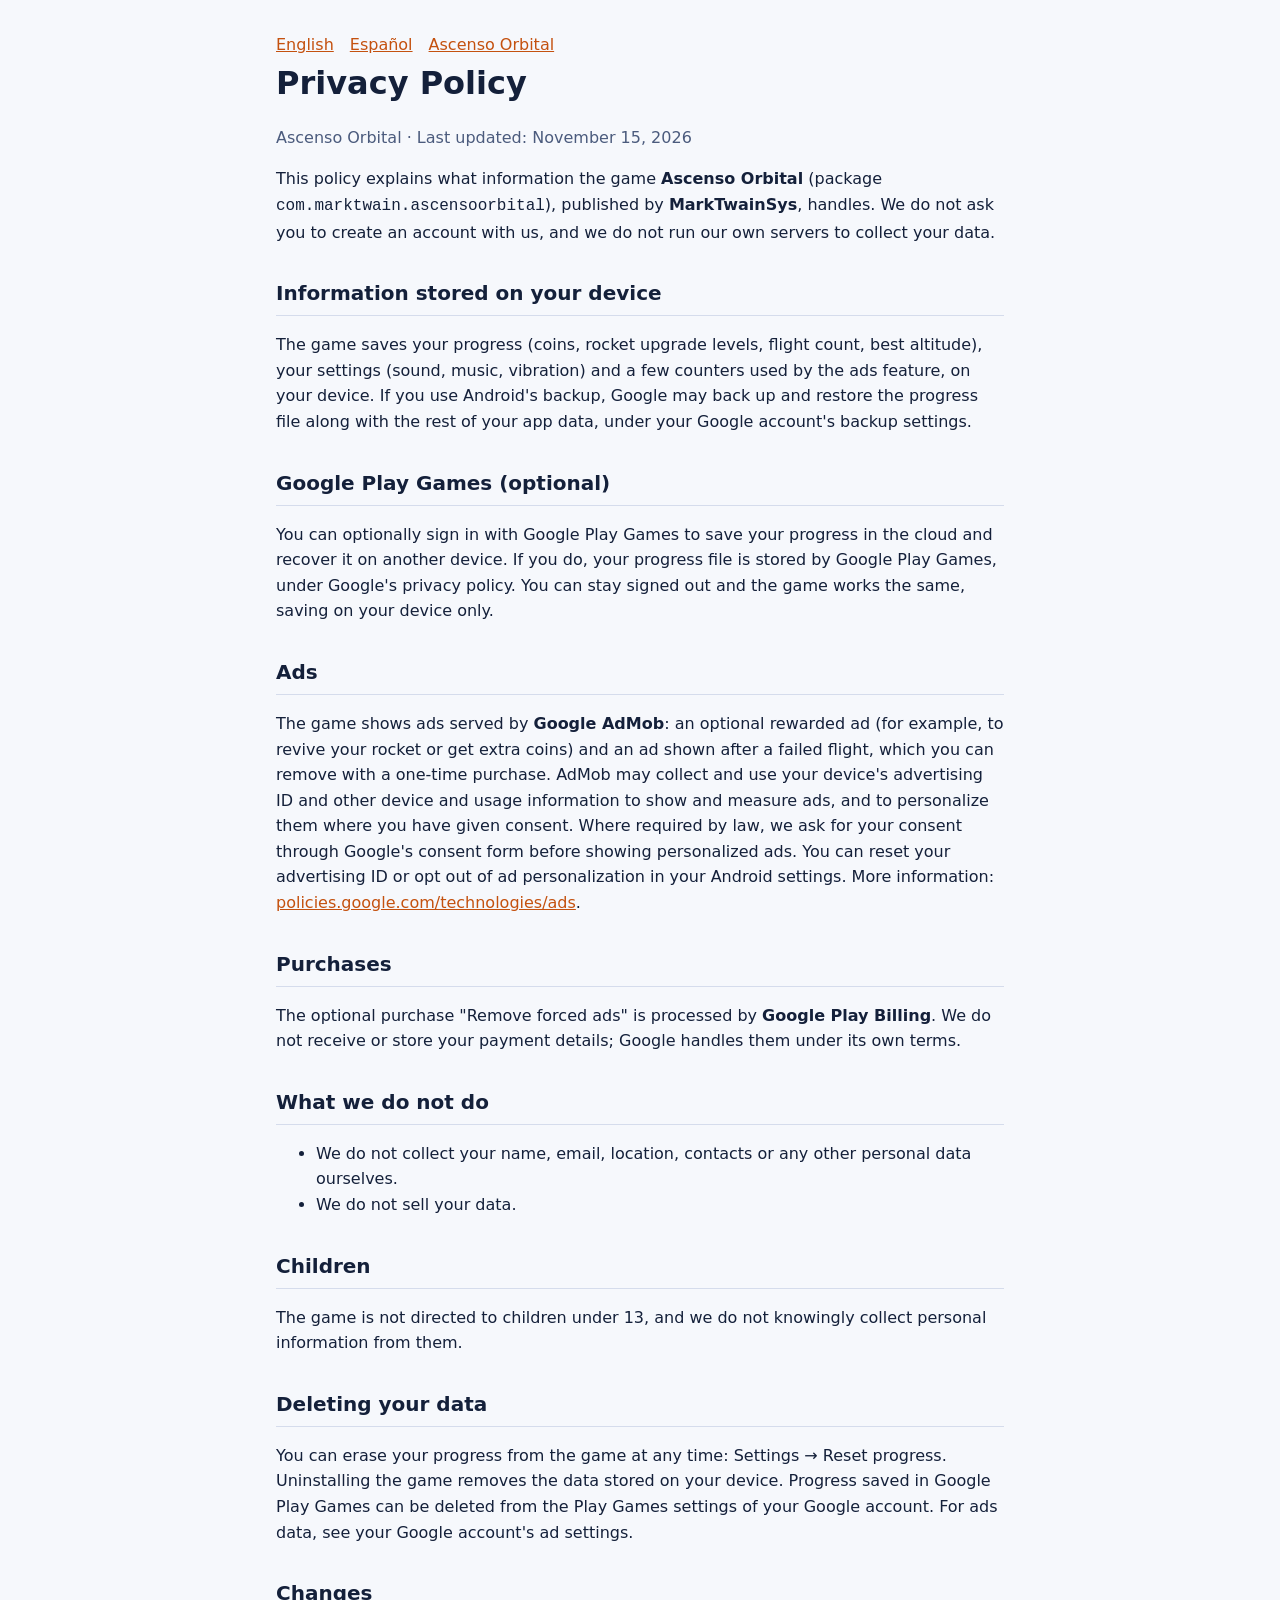
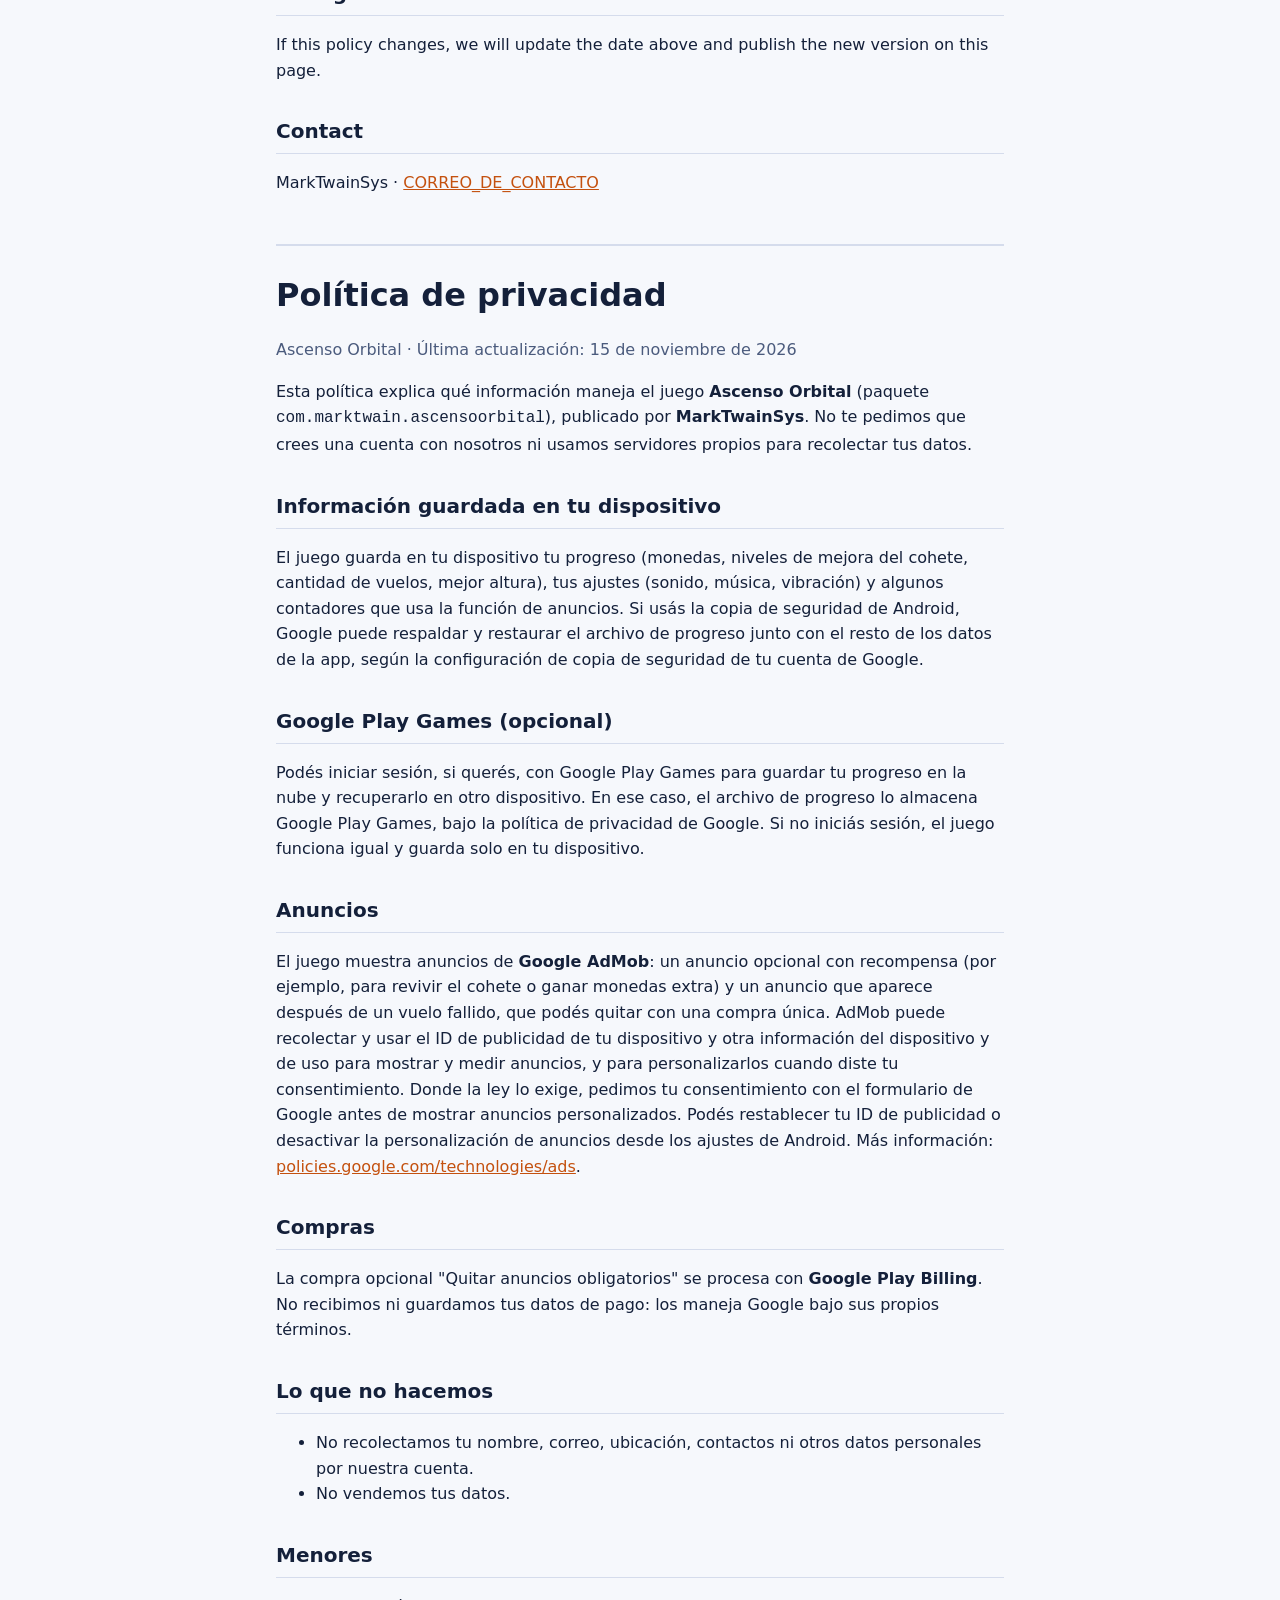
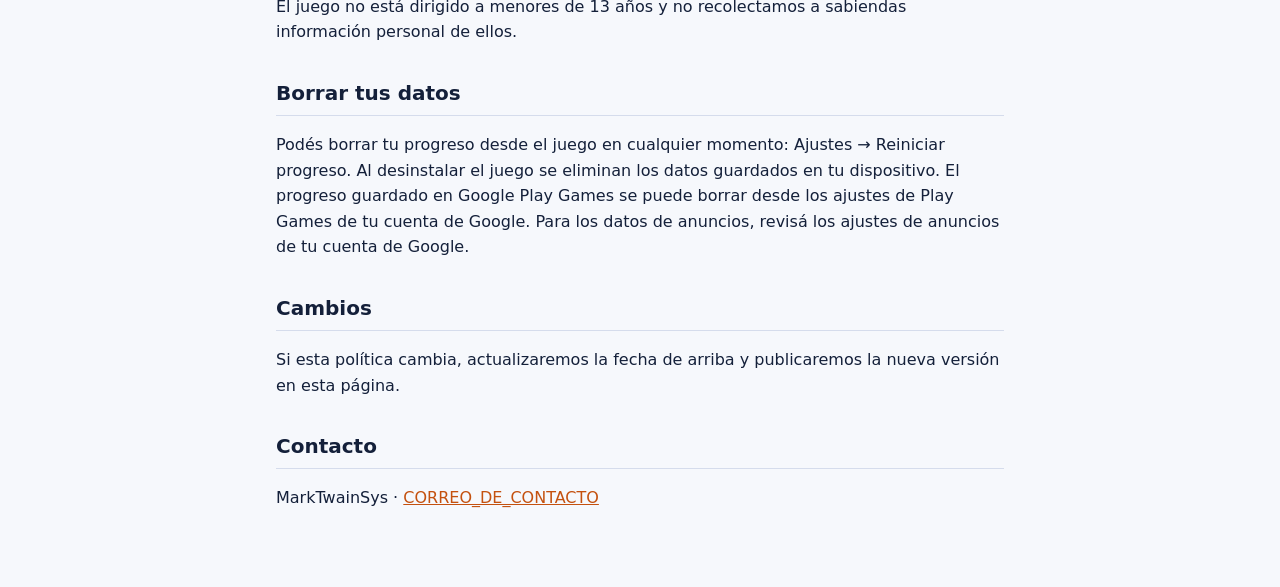
==== privacy.html @ 219e6361 "Add files via upload" ====
<!doctype html>
<html lang="en">
<head>
<meta charset="utf-8">
<meta name="viewport" content="width=device-width,initial-scale=1">
<title>Privacy Policy · Ascenso Orbital</title>
<link rel="stylesheet" href="estilo.css">
</head>
<body>
<main>
<nav><a href="#en">English</a><a href="#es">Español</a><a href="index.html">Ascenso Orbital</a></nav>

<section id="en">
<h1>Privacy Policy</h1>
<p class="suave">Ascenso Orbital · Last updated: November 15, 2026</p>

<p>This policy explains what information the game <strong>Ascenso Orbital</strong> (package <code>com.marktwain.ascensoorbital</code>), published by <strong>MarkTwainSys</strong>, handles. We do not ask you to create an account with us, and we do not run our own servers to collect your data.</p>

<h2>Information stored on your device</h2>
<p>The game saves your progress (coins, rocket upgrade levels, flight count, best altitude), your settings (sound, music, vibration) and a few counters used by the ads feature, on your device. If you use Android's backup, Google may back up and restore the progress file along with the rest of your app data, under your Google account's backup settings.</p>

<h2>Google Play Games (optional)</h2>
<p>You can optionally sign in with Google Play Games to save your progress in the cloud and recover it on another device. If you do, your progress file is stored by Google Play Games, under Google's privacy policy. You can stay signed out and the game works the same, saving on your device only.</p>

<h2>Ads</h2>
<p>The game shows ads served by <strong>Google AdMob</strong>: an optional rewarded ad (for example, to revive your rocket or get extra coins) and an ad shown after a failed flight, which you can remove with a one-time purchase. AdMob may collect and use your device's advertising ID and other device and usage information to show and measure ads, and to personalize them where you have given consent. Where required by law, we ask for your consent through Google's consent form before showing personalized ads. You can reset your advertising ID or opt out of ad personalization in your Android settings. More information: <a href="https://policies.google.com/technologies/ads">policies.google.com/technologies/ads</a>.</p>

<h2>Purchases</h2>
<p>The optional purchase "Remove forced ads" is processed by <strong>Google Play Billing</strong>. We do not receive or store your payment details; Google handles them under its own terms.</p>

<h2>What we do not do</h2>
<ul>
<li>We do not collect your name, email, location, contacts or any other personal data ourselves.</li>
<li>We do not sell your data.</li>
</ul>

<h2>Children</h2>
<p>The game is not directed to children under 13, and we do not knowingly collect personal information from them.</p>

<h2>Deleting your data</h2>
<p>You can erase your progress from the game at any time: Settings → Reset progress. Uninstalling the game removes the data stored on your device. Progress saved in Google Play Games can be deleted from the Play Games settings of your Google account. For ads data, see your Google account's ad settings.</p>

<h2>Changes</h2>
<p>If this policy changes, we will update the date above and publish the new version on this page.</p>

<h2>Contact</h2>
<p>MarkTwainSys · <a href="mailto:CORREO_DE_CONTACTO">CORREO_DE_CONTACTO</a></p>
</section>

<section id="es" class="idioma">
<h1>Política de privacidad</h1>
<p class="suave">Ascenso Orbital · Última actualización: 15 de noviembre de 2026</p>

<p>Esta política explica qué información maneja el juego <strong>Ascenso Orbital</strong> (paquete <code>com.marktwain.ascensoorbital</code>), publicado por <strong>MarkTwainSys</strong>. No te pedimos que crees una cuenta con nosotros ni usamos servidores propios para recolectar tus datos.</p>

<h2>Información guardada en tu dispositivo</h2>
<p>El juego guarda en tu dispositivo tu progreso (monedas, niveles de mejora del cohete, cantidad de vuelos, mejor altura), tus ajustes (sonido, música, vibración) y algunos contadores que usa la función de anuncios. Si usás la copia de seguridad de Android, Google puede respaldar y restaurar el archivo de progreso junto con el resto de los datos de la app, según la configuración de copia de seguridad de tu cuenta de Google.</p>

<h2>Google Play Games (opcional)</h2>
<p>Podés iniciar sesión, si querés, con Google Play Games para guardar tu progreso en la nube y recuperarlo en otro dispositivo. En ese caso, el archivo de progreso lo almacena Google Play Games, bajo la política de privacidad de Google. Si no iniciás sesión, el juego funciona igual y guarda solo en tu dispositivo.</p>

<h2>Anuncios</h2>
<p>El juego muestra anuncios de <strong>Google AdMob</strong>: un anuncio opcional con recompensa (por ejemplo, para revivir el cohete o ganar monedas extra) y un anuncio que aparece después de un vuelo fallido, que podés quitar con una compra única. AdMob puede recolectar y usar el ID de publicidad de tu dispositivo y otra información del dispositivo y de uso para mostrar y medir anuncios, y para personalizarlos cuando diste tu consentimiento. Donde la ley lo exige, pedimos tu consentimiento con el formulario de Google antes de mostrar anuncios personalizados. Podés restablecer tu ID de publicidad o desactivar la personalización de anuncios desde los ajustes de Android. Más información: <a href="https://policies.google.com/technologies/ads">policies.google.com/technologies/ads</a>.</p>

<h2>Compras</h2>
<p>La compra opcional "Quitar anuncios obligatorios" se procesa con <strong>Google Play Billing</strong>. No recibimos ni guardamos tus datos de pago: los maneja Google bajo sus propios términos.</p>

<h2>Lo que no hacemos</h2>
<ul>
<li>No recolectamos tu nombre, correo, ubicación, contactos ni otros datos personales por nuestra cuenta.</li>
<li>No vendemos tus datos.</li>
</ul>

<h2>Menores</h2>
<p>El juego no está dirigido a menores de 13 años y no recolectamos a sabiendas información personal de ellos.</p>

<h2>Borrar tus datos</h2>
<p>Podés borrar tu progreso desde el juego en cualquier momento: Ajustes → Reiniciar progreso. Al desinstalar el juego se eliminan los datos guardados en tu dispositivo. El progreso guardado en Google Play Games se puede borrar desde los ajustes de Play Games de tu cuenta de Google. Para los datos de anuncios, revisá los ajustes de anuncios de tu cuenta de Google.</p>

<h2>Cambios</h2>
<p>Si esta política cambia, actualizaremos la fecha de arriba y publicaremos la nueva versión en esta página.</p>

<h2>Contacto</h2>
<p>MarkTwainSys · <a href="mailto:CORREO_DE_CONTACTO">CORREO_DE_CONTACTO</a></p>
</section>
</main>
</body>
</html>
---- estilo.css ----
:root{--fondo:#0a1a38;--texto:#e8eefc;--suave:#a9b8d8;--acento:#ff7a33;--linea:#22345e}
@media (prefers-color-scheme:light){:root{--fondo:#f6f8fc;--texto:#14203a;--suave:#4b5b7d;--acento:#c4510f;--linea:#d5dcec}}
*{box-sizing:border-box}
body{margin:0;background:var(--fondo);color:var(--texto);font:16px/1.6 system-ui,-apple-system,"Segoe UI",Roboto,sans-serif}
main{max-width:760px;margin:0 auto;padding:32px 16px 64px}
h1{font-size:2rem;margin:0 0 8px}
h2{font-size:1.25rem;margin:32px 0 8px;border-bottom:1px solid var(--linea);padding-bottom:6px}
p,li{color:var(--texto)}
.suave{color:var(--suave)}
a{color:var(--acento)}
nav a{margin-right:16px}
.idioma{margin-top:48px;padding-top:24px;border-top:2px solid var(--linea)}
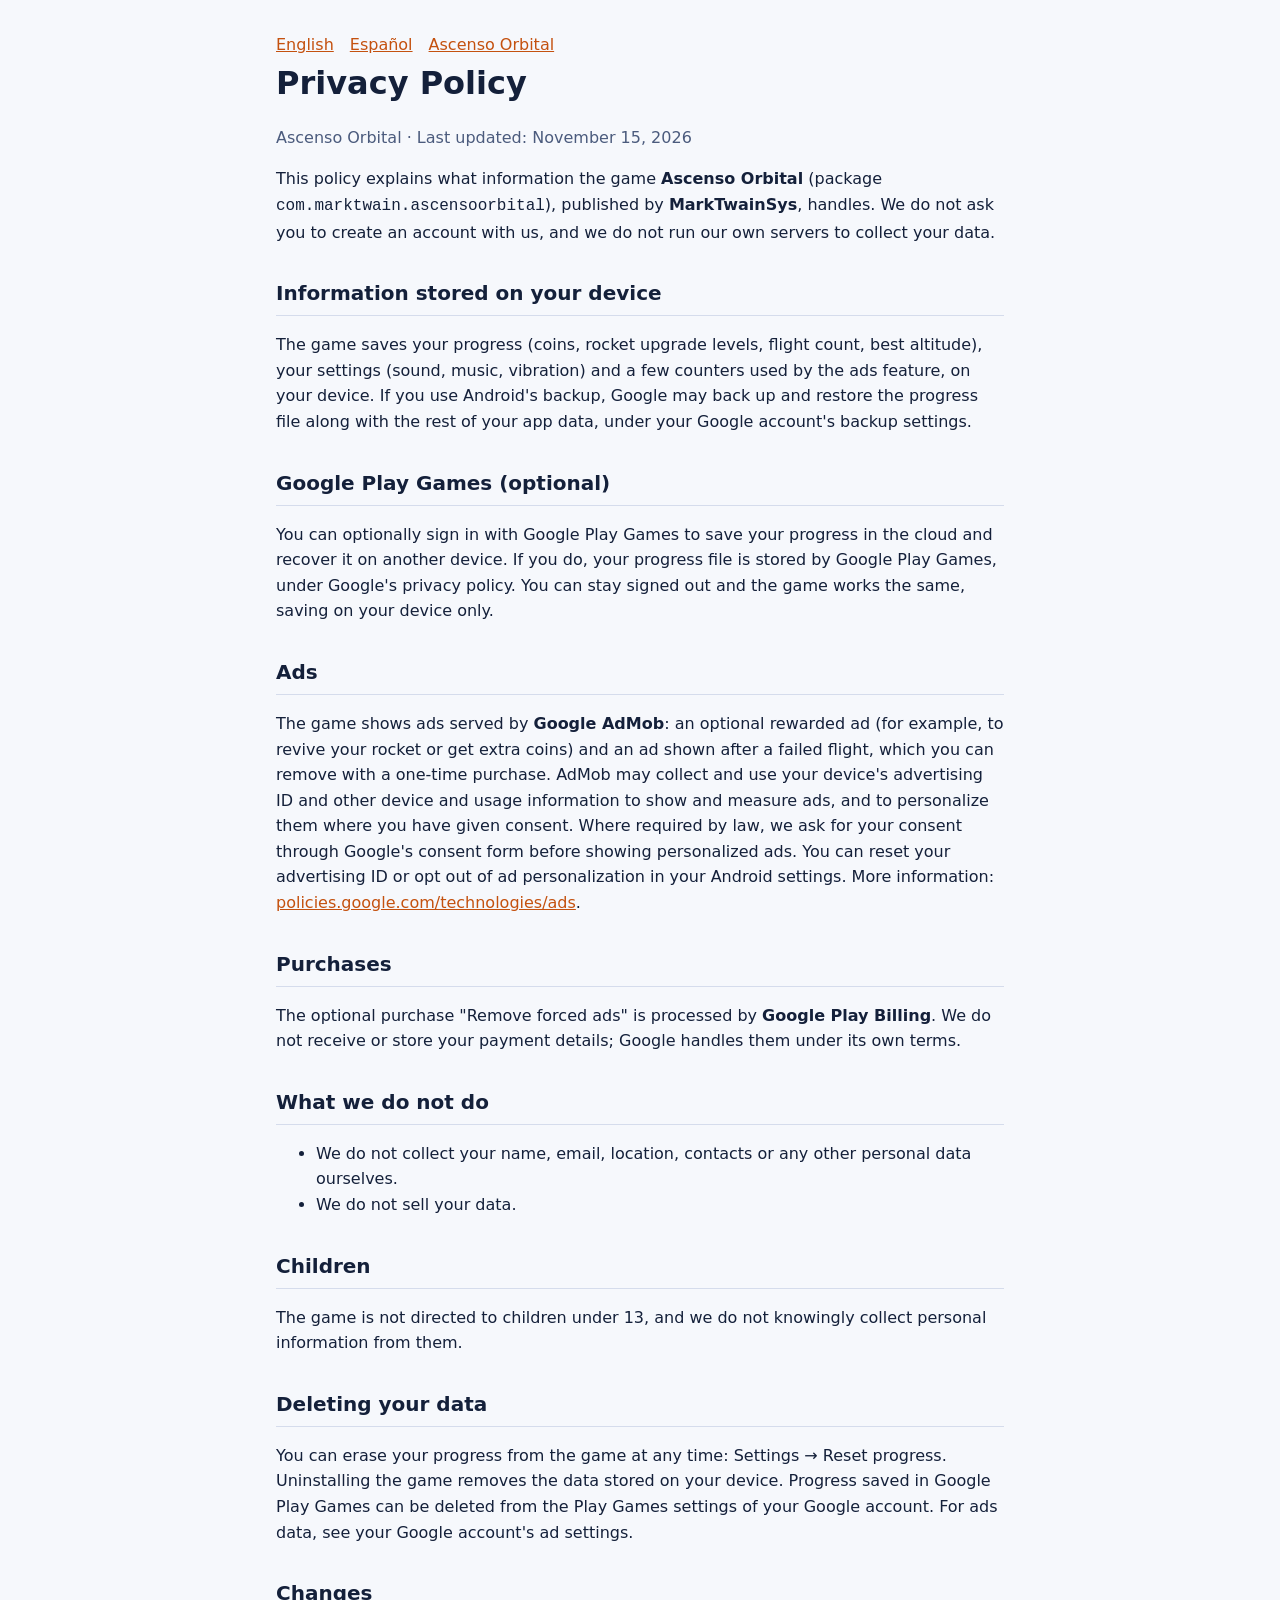
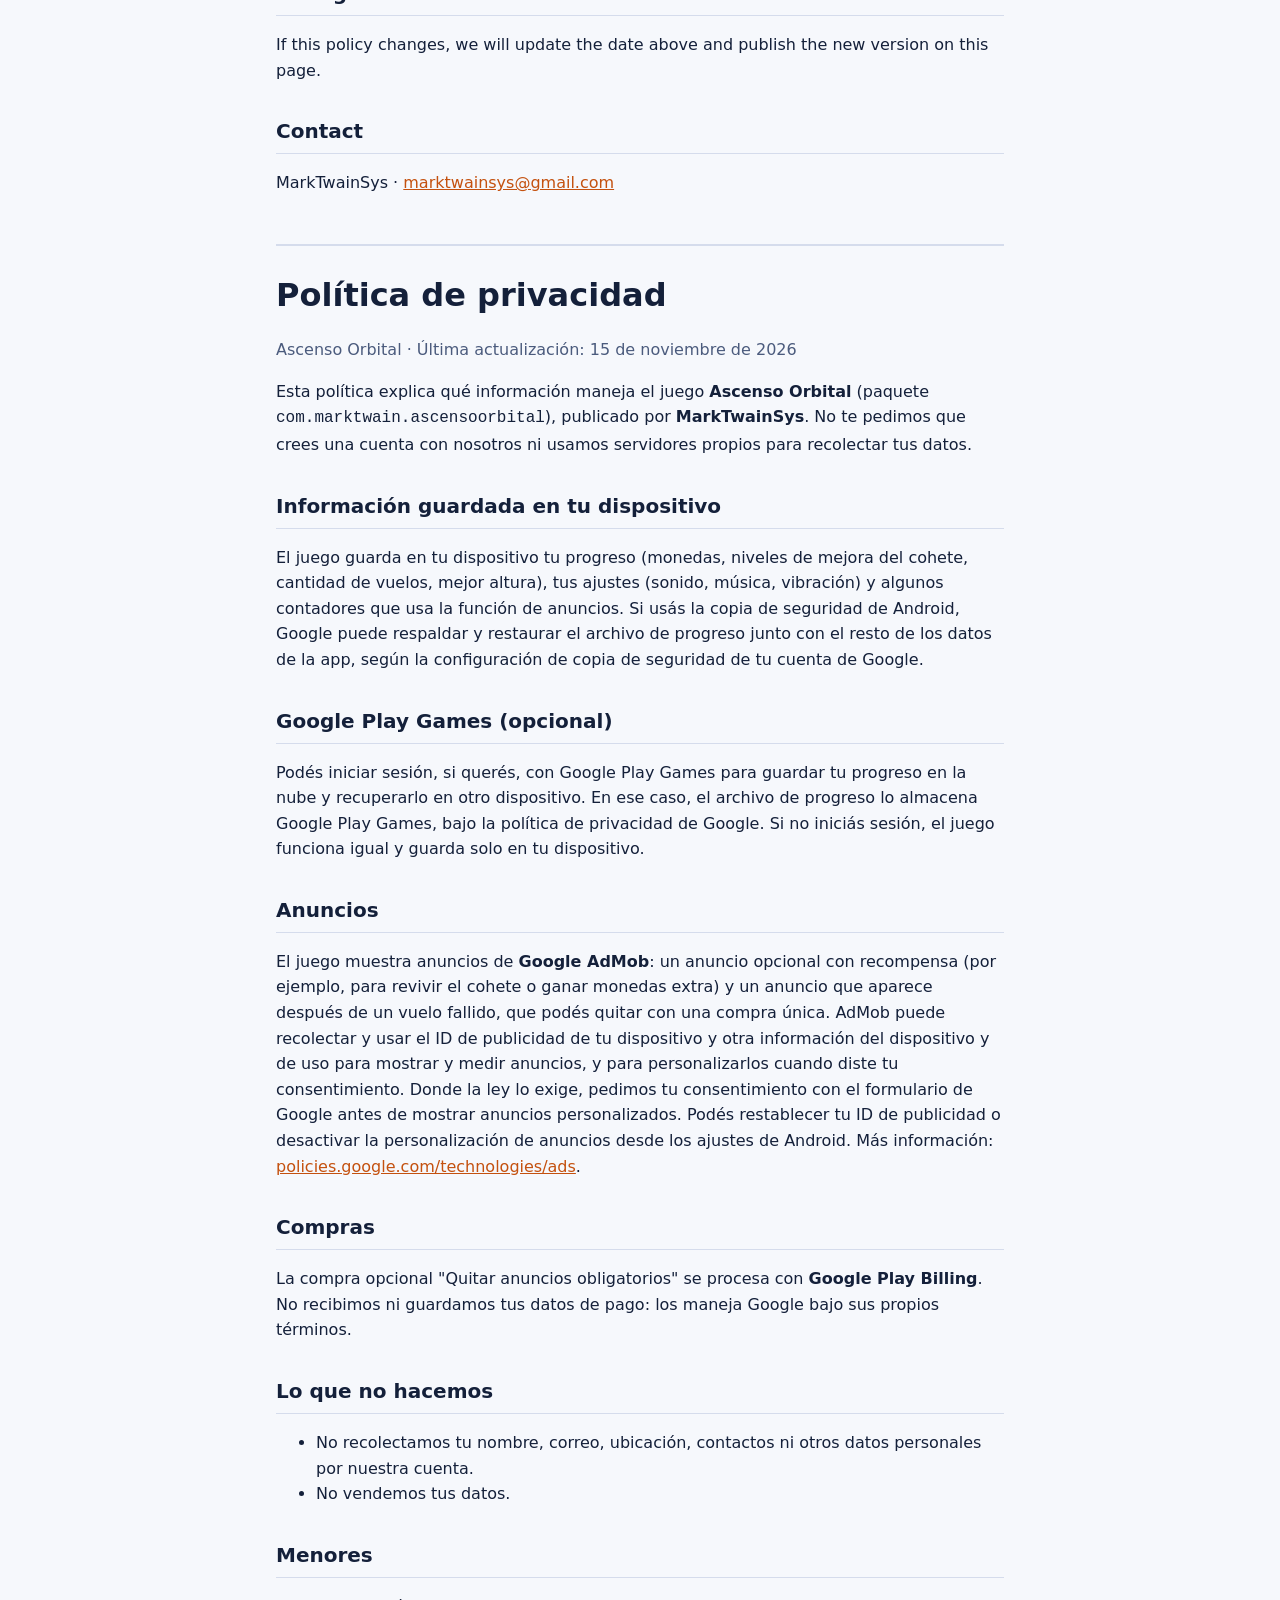
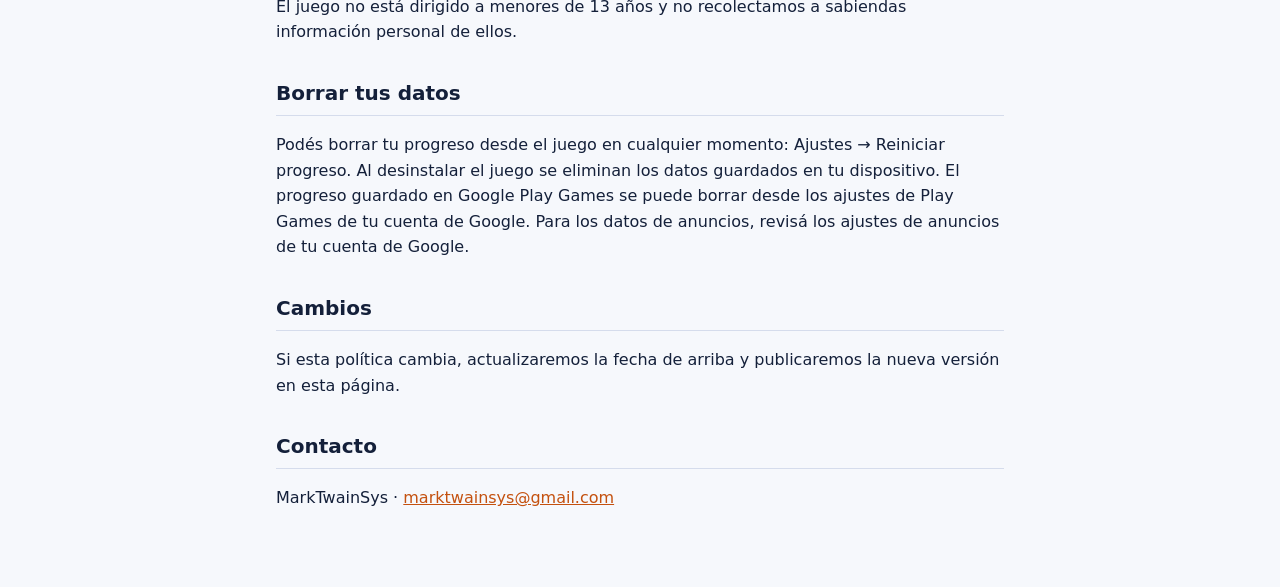
==== commit 5e8c969d: "Update privacy.html" ====
--- a/privacy.html
+++ b/privacy.html
@@ -44,7 +44,7 @@
 <p>If this policy changes, we will update the date above and publish the new version on this page.</p>
 
 <h2>Contact</h2>
-<p>MarkTwainSys · <a href="mailto:CORREO_DE_CONTACTO">CORREO_DE_CONTACTO</a></p>
+<p>MarkTwainSys · <a href="mailto:marktwainsys@gmail.com">marktwainsys@gmail.com</a></p>
 </section>
 
 <section id="es" class="idioma">
@@ -81,7 +81,7 @@
 <p>Si esta política cambia, actualizaremos la fecha de arriba y publicaremos la nueva versión en esta página.</p>
 
 <h2>Contacto</h2>
-<p>MarkTwainSys · <a href="mailto:CORREO_DE_CONTACTO">CORREO_DE_CONTACTO</a></p>
+<p>MarkTwainSys · <a href="mailto:marktwainsys@gmail.com">marktwainsys@gmail.com</a></p>
 </section>
 </main>
 </body>
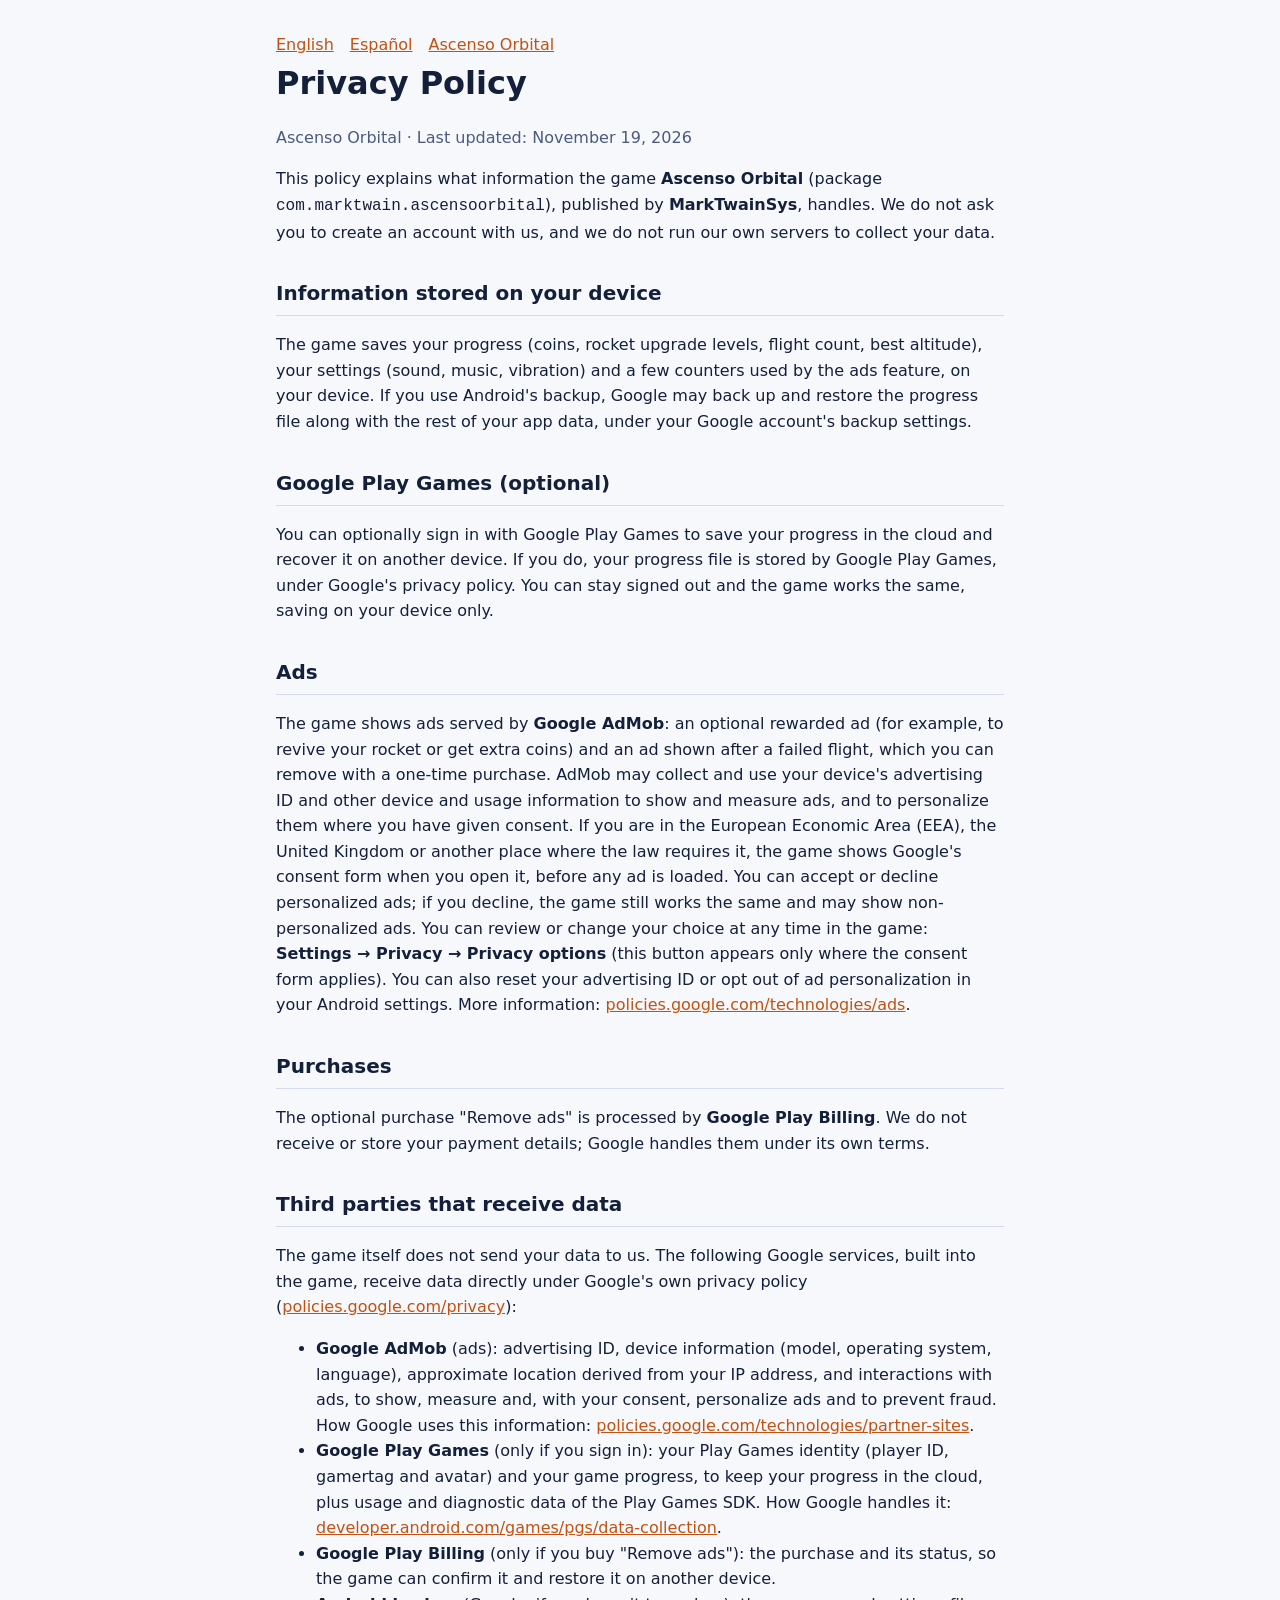
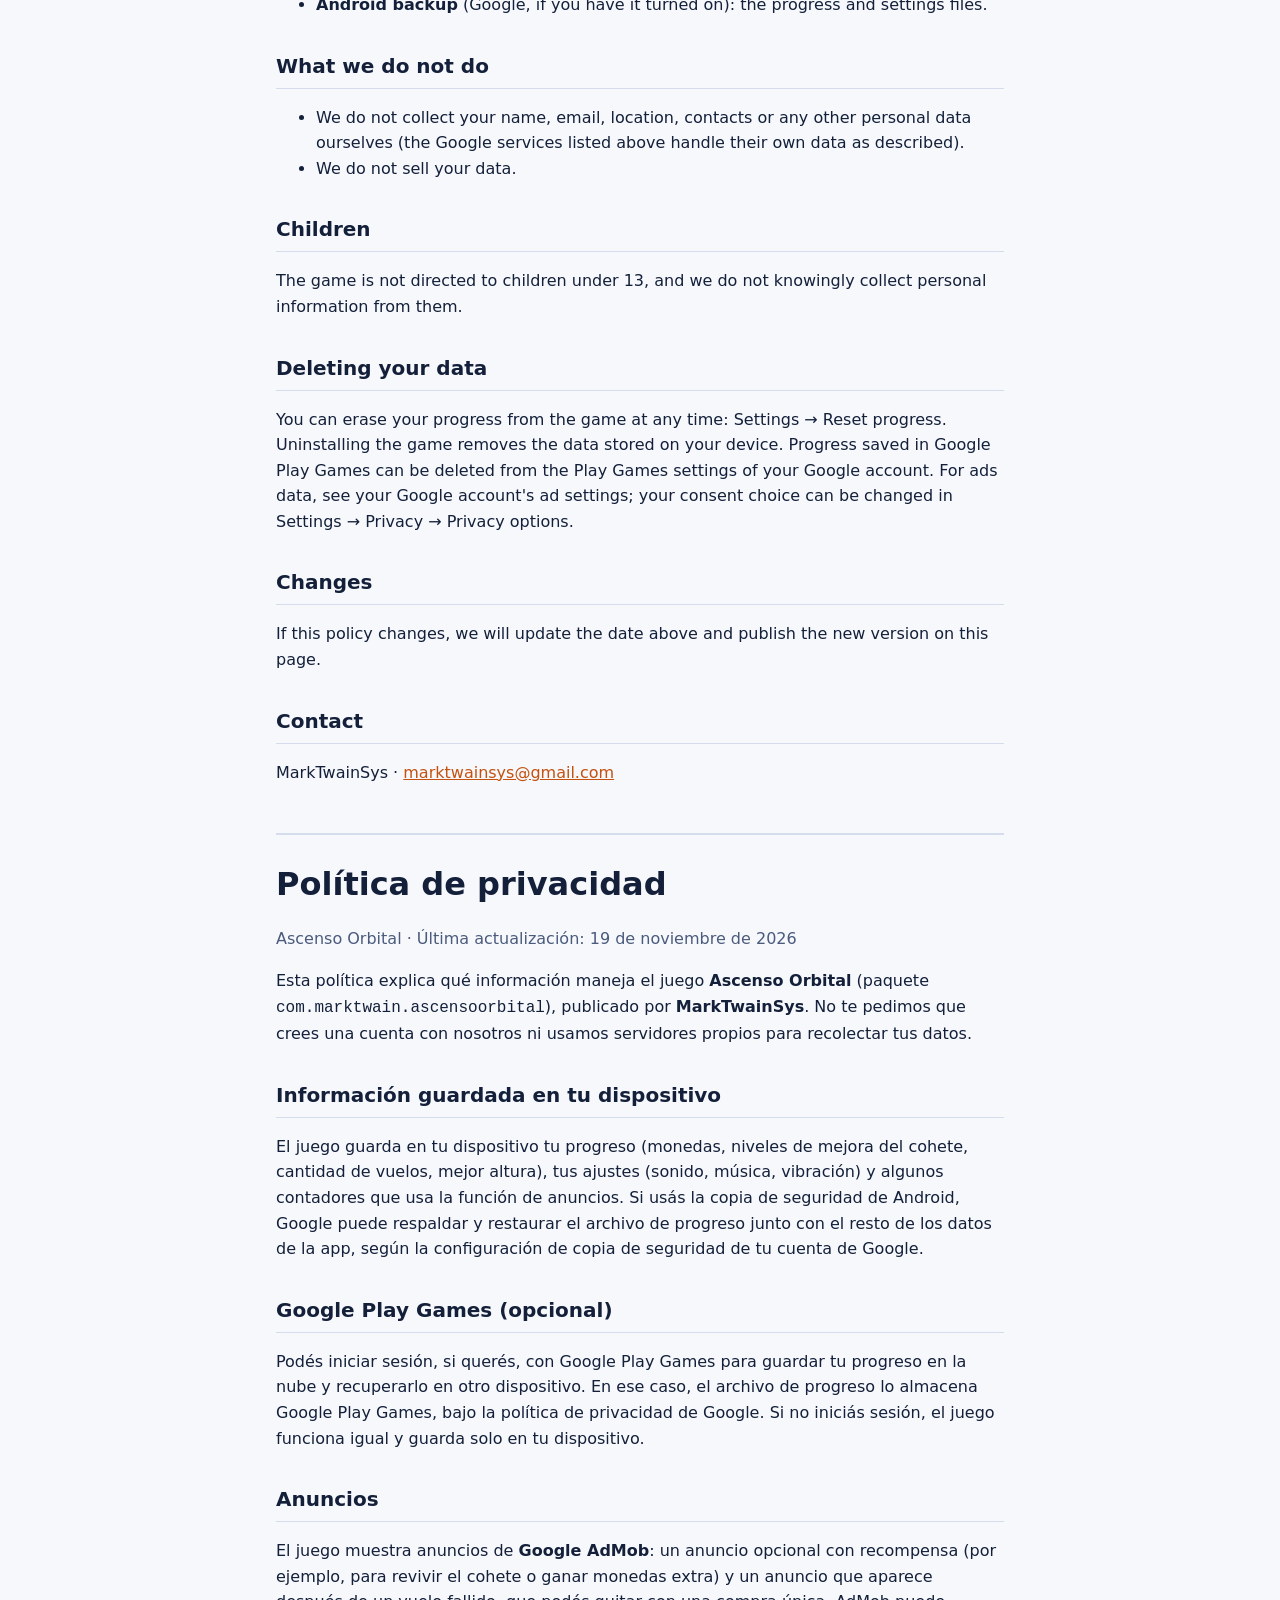
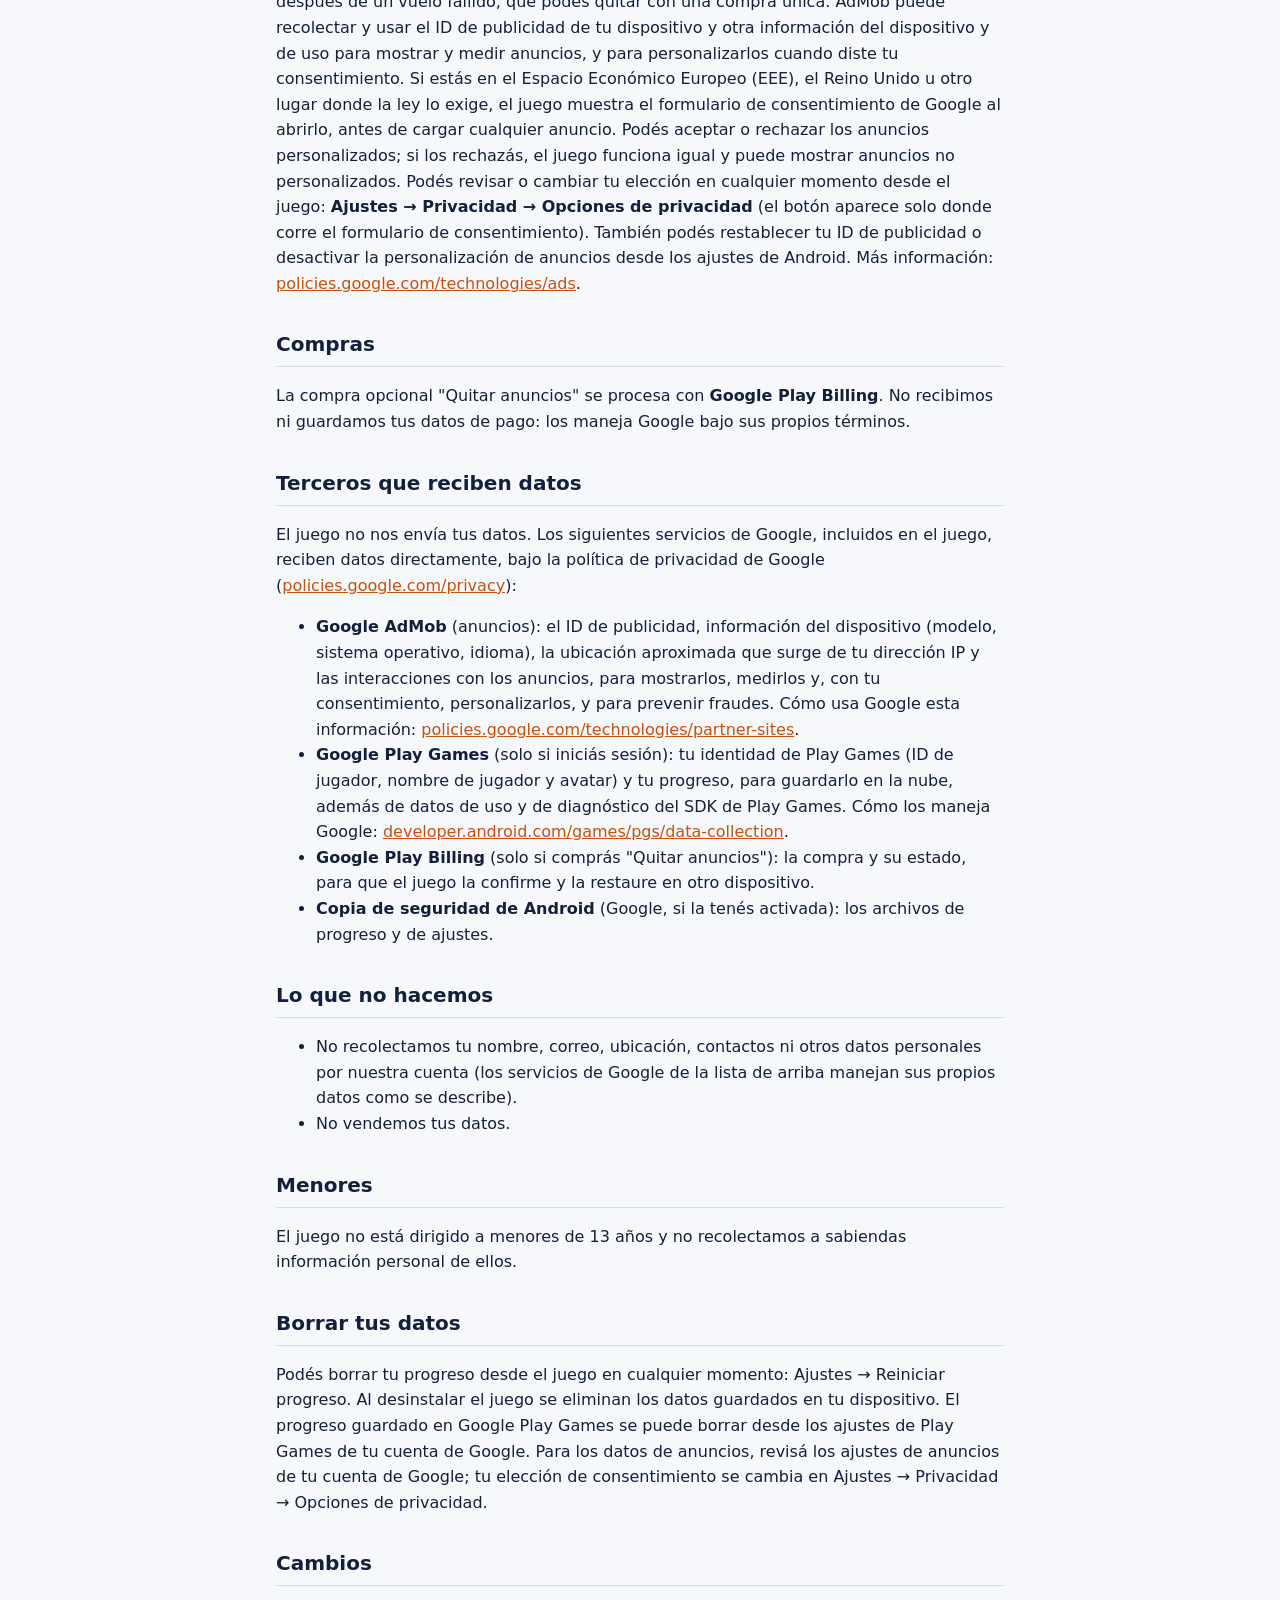
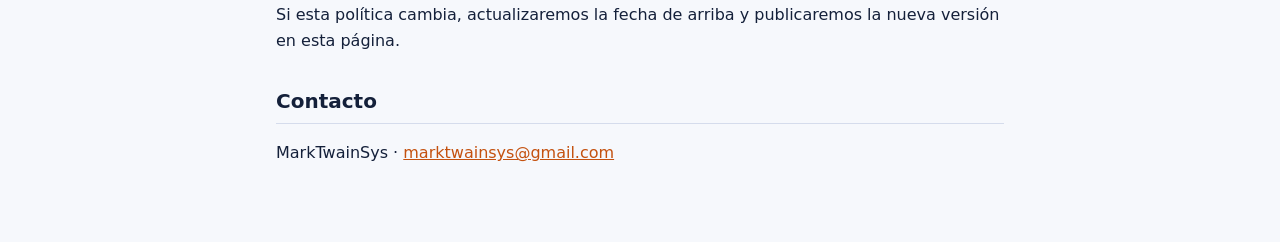
==== commit 4488d57c: "update" ====
--- a/privacy.html
+++ b/privacy.html
@@ -12,7 +12,7 @@
 
 <section id="en">
 <h1>Privacy Policy</h1>
-<p class="suave">Ascenso Orbital · Last updated: November 15, 2026</p>
+<p class="suave">Ascenso Orbital · Last updated: November 19, 2026</p>
 
 <p>This policy explains what information the game <strong>Ascenso Orbital</strong> (package <code>com.marktwain.ascensoorbital</code>), published by <strong>MarkTwainSys</strong>, handles. We do not ask you to create an account with us, and we do not run our own servers to collect your data.</p>
 
@@ -23,14 +23,23 @@
 <p>You can optionally sign in with Google Play Games to save your progress in the cloud and recover it on another device. If you do, your progress file is stored by Google Play Games, under Google's privacy policy. You can stay signed out and the game works the same, saving on your device only.</p>
 
 <h2>Ads</h2>
-<p>The game shows ads served by <strong>Google AdMob</strong>: an optional rewarded ad (for example, to revive your rocket or get extra coins) and an ad shown after a failed flight, which you can remove with a one-time purchase. AdMob may collect and use your device's advertising ID and other device and usage information to show and measure ads, and to personalize them where you have given consent. Where required by law, we ask for your consent through Google's consent form before showing personalized ads. You can reset your advertising ID or opt out of ad personalization in your Android settings. More information: <a href="https://policies.google.com/technologies/ads">policies.google.com/technologies/ads</a>.</p>
+<p>The game shows ads served by <strong>Google AdMob</strong>: an optional rewarded ad (for example, to revive your rocket or get extra coins) and an ad shown after a failed flight, which you can remove with a one-time purchase. AdMob may collect and use your device's advertising ID and other device and usage information to show and measure ads, and to personalize them where you have given consent. If you are in the European Economic Area (EEA), the United Kingdom or another place where the law requires it, the game shows Google's consent form when you open it, before any ad is loaded. You can accept or decline personalized ads; if you decline, the game still works the same and may show non-personalized ads. You can review or change your choice at any time in the game: <strong>Settings → Privacy → Privacy options</strong> (this button appears only where the consent form applies). You can also reset your advertising ID or opt out of ad personalization in your Android settings. More information: <a href="https://policies.google.com/technologies/ads">policies.google.com/technologies/ads</a>.</p>
 
 <h2>Purchases</h2>
-<p>The optional purchase "Remove forced ads" is processed by <strong>Google Play Billing</strong>. We do not receive or store your payment details; Google handles them under its own terms.</p>
+<p>The optional purchase "Remove ads" is processed by <strong>Google Play Billing</strong>. We do not receive or store your payment details; Google handles them under its own terms.</p>
+
+<h2>Third parties that receive data</h2>
+<p>The game itself does not send your data to us. The following Google services, built into the game, receive data directly under Google's own privacy policy (<a href="https://policies.google.com/privacy">policies.google.com/privacy</a>):</p>
+<ul>
+<li><strong>Google AdMob</strong> (ads): advertising ID, device information (model, operating system, language), approximate location derived from your IP address, and interactions with ads, to show, measure and, with your consent, personalize ads and to prevent fraud. How Google uses this information: <a href="https://policies.google.com/technologies/partner-sites">policies.google.com/technologies/partner-sites</a>.</li>
+<li><strong>Google Play Games</strong> (only if you sign in): your Play Games identity (player ID, gamertag and avatar) and your game progress, to keep your progress in the cloud, plus usage and diagnostic data of the Play Games SDK. How Google handles it: <a href="https://developer.android.com/games/pgs/data-collection">developer.android.com/games/pgs/data-collection</a>.</li>
+<li><strong>Google Play Billing</strong> (only if you buy "Remove ads"): the purchase and its status, so the game can confirm it and restore it on another device.</li>
+<li><strong>Android backup</strong> (Google, if you have it turned on): the progress and settings files.</li>
+</ul>
 
 <h2>What we do not do</h2>
 <ul>
-<li>We do not collect your name, email, location, contacts or any other personal data ourselves.</li>
+<li>We do not collect your name, email, location, contacts or any other personal data ourselves (the Google services listed above handle their own data as described).</li>
 <li>We do not sell your data.</li>
 </ul>
 
@@ -38,7 +47,7 @@
 <p>The game is not directed to children under 13, and we do not knowingly collect personal information from them.</p>
 
 <h2>Deleting your data</h2>
-<p>You can erase your progress from the game at any time: Settings → Reset progress. Uninstalling the game removes the data stored on your device. Progress saved in Google Play Games can be deleted from the Play Games settings of your Google account. For ads data, see your Google account's ad settings.</p>
+<p>You can erase your progress from the game at any time: Settings → Reset progress. Uninstalling the game removes the data stored on your device. Progress saved in Google Play Games can be deleted from the Play Games settings of your Google account. For ads data, see your Google account's ad settings; your consent choice can be changed in Settings → Privacy → Privacy options.</p>
 
 <h2>Changes</h2>
 <p>If this policy changes, we will update the date above and publish the new version on this page.</p>
@@ -49,7 +58,7 @@
 
 <section id="es" class="idioma">
 <h1>Política de privacidad</h1>
-<p class="suave">Ascenso Orbital · Última actualización: 15 de noviembre de 2026</p>
+<p class="suave">Ascenso Orbital · Última actualización: 19 de noviembre de 2026</p>
 
 <p>Esta política explica qué información maneja el juego <strong>Ascenso Orbital</strong> (paquete <code>com.marktwain.ascensoorbital</code>), publicado por <strong>MarkTwainSys</strong>. No te pedimos que crees una cuenta con nosotros ni usamos servidores propios para recolectar tus datos.</p>
 
@@ -60,14 +69,23 @@
 <p>Podés iniciar sesión, si querés, con Google Play Games para guardar tu progreso en la nube y recuperarlo en otro dispositivo. En ese caso, el archivo de progreso lo almacena Google Play Games, bajo la política de privacidad de Google. Si no iniciás sesión, el juego funciona igual y guarda solo en tu dispositivo.</p>
 
 <h2>Anuncios</h2>
-<p>El juego muestra anuncios de <strong>Google AdMob</strong>: un anuncio opcional con recompensa (por ejemplo, para revivir el cohete o ganar monedas extra) y un anuncio que aparece después de un vuelo fallido, que podés quitar con una compra única. AdMob puede recolectar y usar el ID de publicidad de tu dispositivo y otra información del dispositivo y de uso para mostrar y medir anuncios, y para personalizarlos cuando diste tu consentimiento. Donde la ley lo exige, pedimos tu consentimiento con el formulario de Google antes de mostrar anuncios personalizados. Podés restablecer tu ID de publicidad o desactivar la personalización de anuncios desde los ajustes de Android. Más información: <a href="https://policies.google.com/technologies/ads">policies.google.com/technologies/ads</a>.</p>
+<p>El juego muestra anuncios de <strong>Google AdMob</strong>: un anuncio opcional con recompensa (por ejemplo, para revivir el cohete o ganar monedas extra) y un anuncio que aparece después de un vuelo fallido, que podés quitar con una compra única. AdMob puede recolectar y usar el ID de publicidad de tu dispositivo y otra información del dispositivo y de uso para mostrar y medir anuncios, y para personalizarlos cuando diste tu consentimiento. Si estás en el Espacio Económico Europeo (EEE), el Reino Unido u otro lugar donde la ley lo exige, el juego muestra el formulario de consentimiento de Google al abrirlo, antes de cargar cualquier anuncio. Podés aceptar o rechazar los anuncios personalizados; si los rechazás, el juego funciona igual y puede mostrar anuncios no personalizados. Podés revisar o cambiar tu elección en cualquier momento desde el juego: <strong>Ajustes → Privacidad → Opciones de privacidad</strong> (el botón aparece solo donde corre el formulario de consentimiento). También podés restablecer tu ID de publicidad o desactivar la personalización de anuncios desde los ajustes de Android. Más información: <a href="https://policies.google.com/technologies/ads">policies.google.com/technologies/ads</a>.</p>
 
 <h2>Compras</h2>
-<p>La compra opcional "Quitar anuncios obligatorios" se procesa con <strong>Google Play Billing</strong>. No recibimos ni guardamos tus datos de pago: los maneja Google bajo sus propios términos.</p>
+<p>La compra opcional "Quitar anuncios" se procesa con <strong>Google Play Billing</strong>. No recibimos ni guardamos tus datos de pago: los maneja Google bajo sus propios términos.</p>
+
+<h2>Terceros que reciben datos</h2>
+<p>El juego no nos envía tus datos. Los siguientes servicios de Google, incluidos en el juego, reciben datos directamente, bajo la política de privacidad de Google (<a href="https://policies.google.com/privacy">policies.google.com/privacy</a>):</p>
+<ul>
+<li><strong>Google AdMob</strong> (anuncios): el ID de publicidad, información del dispositivo (modelo, sistema operativo, idioma), la ubicación aproximada que surge de tu dirección IP y las interacciones con los anuncios, para mostrarlos, medirlos y, con tu consentimiento, personalizarlos, y para prevenir fraudes. Cómo usa Google esta información: <a href="https://policies.google.com/technologies/partner-sites">policies.google.com/technologies/partner-sites</a>.</li>
+<li><strong>Google Play Games</strong> (solo si iniciás sesión): tu identidad de Play Games (ID de jugador, nombre de jugador y avatar) y tu progreso, para guardarlo en la nube, además de datos de uso y de diagnóstico del SDK de Play Games. Cómo los maneja Google: <a href="https://developer.android.com/games/pgs/data-collection">developer.android.com/games/pgs/data-collection</a>.</li>
+<li><strong>Google Play Billing</strong> (solo si comprás "Quitar anuncios"): la compra y su estado, para que el juego la confirme y la restaure en otro dispositivo.</li>
+<li><strong>Copia de seguridad de Android</strong> (Google, si la tenés activada): los archivos de progreso y de ajustes.</li>
+</ul>
 
 <h2>Lo que no hacemos</h2>
 <ul>
-<li>No recolectamos tu nombre, correo, ubicación, contactos ni otros datos personales por nuestra cuenta.</li>
+<li>No recolectamos tu nombre, correo, ubicación, contactos ni otros datos personales por nuestra cuenta (los servicios de Google de la lista de arriba manejan sus propios datos como se describe).</li>
 <li>No vendemos tus datos.</li>
 </ul>
 
@@ -75,7 +93,7 @@
 <p>El juego no está dirigido a menores de 13 años y no recolectamos a sabiendas información personal de ellos.</p>
 
 <h2>Borrar tus datos</h2>
-<p>Podés borrar tu progreso desde el juego en cualquier momento: Ajustes → Reiniciar progreso. Al desinstalar el juego se eliminan los datos guardados en tu dispositivo. El progreso guardado en Google Play Games se puede borrar desde los ajustes de Play Games de tu cuenta de Google. Para los datos de anuncios, revisá los ajustes de anuncios de tu cuenta de Google.</p>
+<p>Podés borrar tu progreso desde el juego en cualquier momento: Ajustes → Reiniciar progreso. Al desinstalar el juego se eliminan los datos guardados en tu dispositivo. El progreso guardado en Google Play Games se puede borrar desde los ajustes de Play Games de tu cuenta de Google. Para los datos de anuncios, revisá los ajustes de anuncios de tu cuenta de Google; tu elección de consentimiento se cambia en Ajustes → Privacidad → Opciones de privacidad.</p>
 
 <h2>Cambios</h2>
 <p>Si esta política cambia, actualizaremos la fecha de arriba y publicaremos la nueva versión en esta página.</p>
